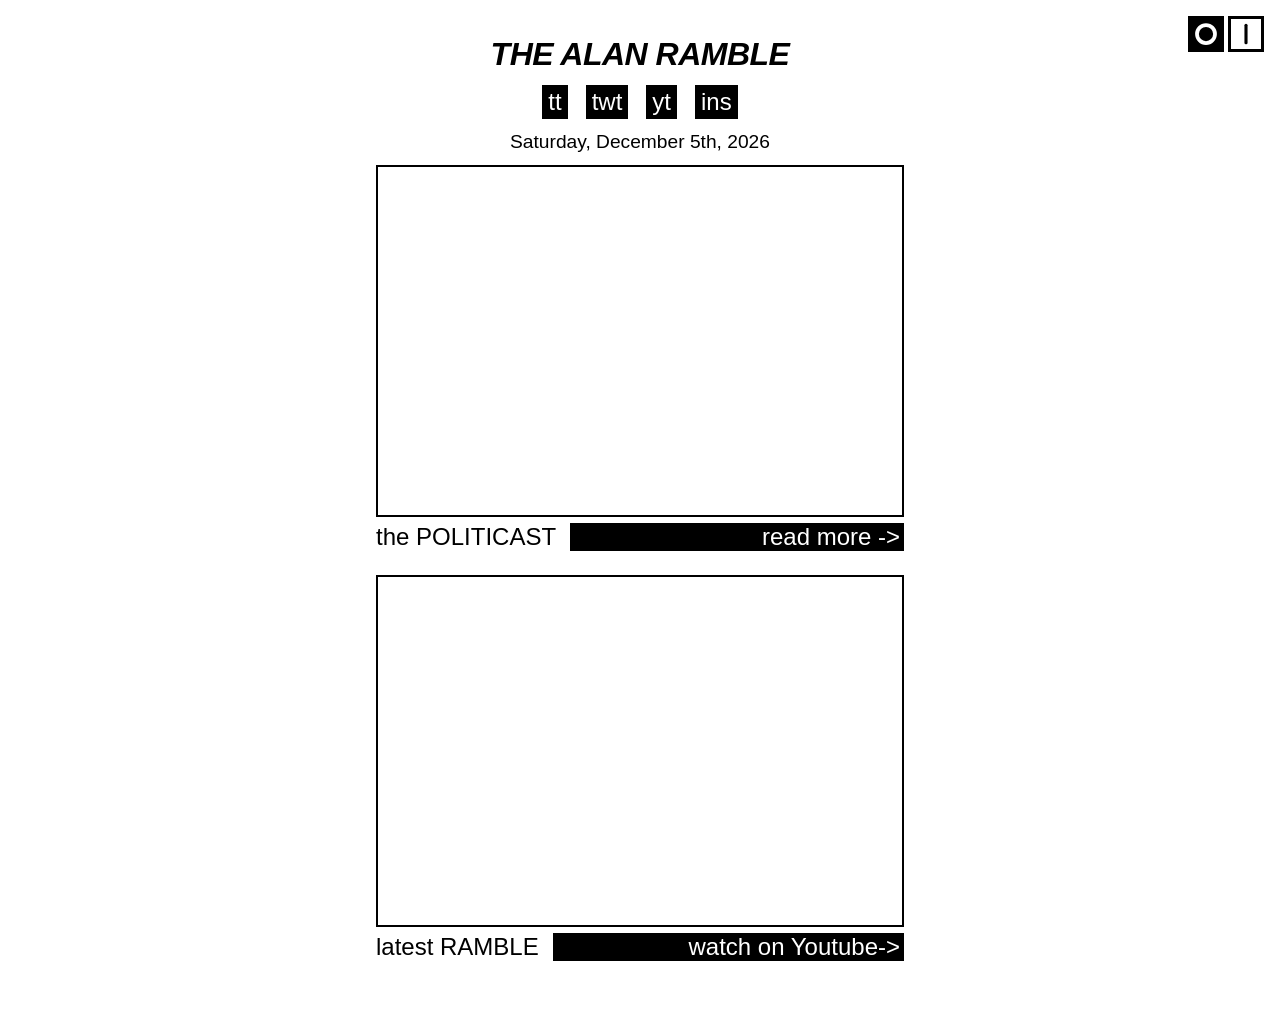
==== index.html @ 80894853 "Add landing page skeleton with date script and dark mode toggle Co-Authored-By: Claude Sonnet 5.5 <n" ====
<!DOCTYPE html>
<html lang="en">
<head>
  <meta charset="UTF-8">
  <meta name="viewport" content="width=device-width, initial-scale=1">
  <title>The Alan Ramble</title>
  <script>
    try {
      if (localStorage.getItem("theme") === "dark") document.documentElement.dataset.theme = "dark";
    } catch (e) {}
  </script>
  <link rel="stylesheet" href="style.css">
</head>
<body>
  <button class="theme-toggle" id="theme-toggle" type="button" aria-label="Toggle dark mode" aria-pressed="false">
    <span class="off"><svg viewBox="0 0 24 24" aria-hidden="true"><circle cx="12" cy="12" r="6"/></svg></span>
    <span class="on"><svg viewBox="0 0 24 24" aria-hidden="true"><line x1="12" y1="5" x2="12" y2="19"/></svg></span>
  </button>

  <main class="page">
    <header class="masthead">
      <h1 class="title">THE ALAN RAMBLE</h1>
      <nav class="socials" aria-label="Social media">
        <a href="https://www.tiktok.com/" target="_blank" rel="noopener">tt</a>
        <a href="https://twitter.com/" target="_blank" rel="noopener">twt</a>
        <a href="https://www.youtube.com/" target="_blank" rel="noopener">yt</a>
        <a href="https://www.instagram.com/" target="_blank" rel="noopener">ins</a>
      </nav>
      <p class="date" id="date">Thursday, October 8th, 2026</p>
    </header>

    <section class="feature" aria-labelledby="politicast-label">
      <div class="box" role="img" aria-label="Politicast placeholder"></div>
      <div class="caption">
        <span class="label" id="politicast-label">the POLITICAST</span>
        <a class="cta" href="#">read more&nbsp;-&gt;</a>
      </div>
    </section>

    <section class="feature" aria-labelledby="ramble-label">
      <div class="box" role="img" aria-label="Latest Ramble video placeholder"></div>
      <div class="caption">
        <span class="label" id="ramble-label">latest RAMBLE</span>
        <a class="cta" href="https://www.youtube.com/" target="_blank" rel="noopener">watch on Youtube-&gt;</a>
      </div>
    </section>
  </main>
  <script src="script.js"></script>
</body>
</html>
---- style.css ----
/* light / dark palette: the page is pure black and white, so dark mode swaps them */
:root {
  --bg: #fff;
  --fg: #000;
}

:root[data-theme="dark"] {
  --bg: #000;
  --fg: #fff;
}

*,
*::before,
*::after {
  box-sizing: border-box;
}

body {
  margin: 0;
  background: var(--bg);
  color: var(--fg);
  font-family: Arial, Helvetica, sans-serif;
  font-weight: 300;
}

.page {
  width: min(100%, 560px);
  margin: 0 auto;
  padding: 36px 16px 48px;
}

/* masthead */
.masthead {
  text-align: center;
}

.title {
  margin: 0 0 12px;
  font-size: 2rem;
  font-weight: 700;
  font-style: italic;
  letter-spacing: -0.5px;
}

.socials {
  display: flex;
  justify-content: center;
  gap: 18px;
  margin-bottom: 12px;
}

.socials a {
  background: var(--fg);
  color: var(--bg);
  padding: 4px 6px;
  font-size: 1.5rem;
  line-height: 1.1;
  text-decoration: none;
}

.socials a:hover,
.socials a:focus-visible {
  background: var(--bg);
  color: var(--fg);
  outline: 2px solid var(--fg);
}

.date {
  margin: 0 0 12px;
  font-size: 1.2rem;
}

/* feature blocks */
.feature {
  margin-bottom: 24px;
}

.box {
  width: 100%;
  aspect-ratio: 3 / 2;
  border: 2px solid var(--fg);
}

.caption {
  display: flex;
  justify-content: center;
  align-items: center;
  gap: 14px;
  margin-top: 6px;
}

.label {
  font-size: 1.5rem;
  white-space: nowrap;
}

.cta {
  flex: 1;
  background: var(--fg);
  color: var(--bg);
  padding: 0 4px;
  font-size: 1.5rem;
  text-align: right;
  text-decoration: none;
  white-space: nowrap;
}

.cta:hover,
.cta:focus-visible {
  background: var(--bg);
  color: var(--fg);
  outline: 2px solid var(--fg);
}

@media (max-width: 420px) {
  .title { font-size: 1.5rem; }
  .label,
  .cta { font-size: 1.1rem; }
}

/* dark mode toggle */
.theme-toggle {
  position: fixed;
  top: 16px;
  right: 16px;
  display: flex;
  gap: 4px;
  padding: 0;
  border: 0;
  background: none;
  cursor: pointer;
}

.theme-toggle span {
  display: block;
  width: 36px;
  height: 36px;
}

.theme-toggle svg {
  display: block;
  width: 100%;
  height: 100%;
  fill: none;
  stroke-width: 2.5;
  stroke-linecap: round;
}

.theme-toggle .off {
  background: var(--fg);
  stroke: var(--bg);
}

.theme-toggle .on {
  background: var(--bg);
  border: 3px solid var(--fg);
  stroke: var(--fg);
}

.theme-toggle:focus-visible {
  outline: 2px solid var(--fg);
  outline-offset: 3px;
}
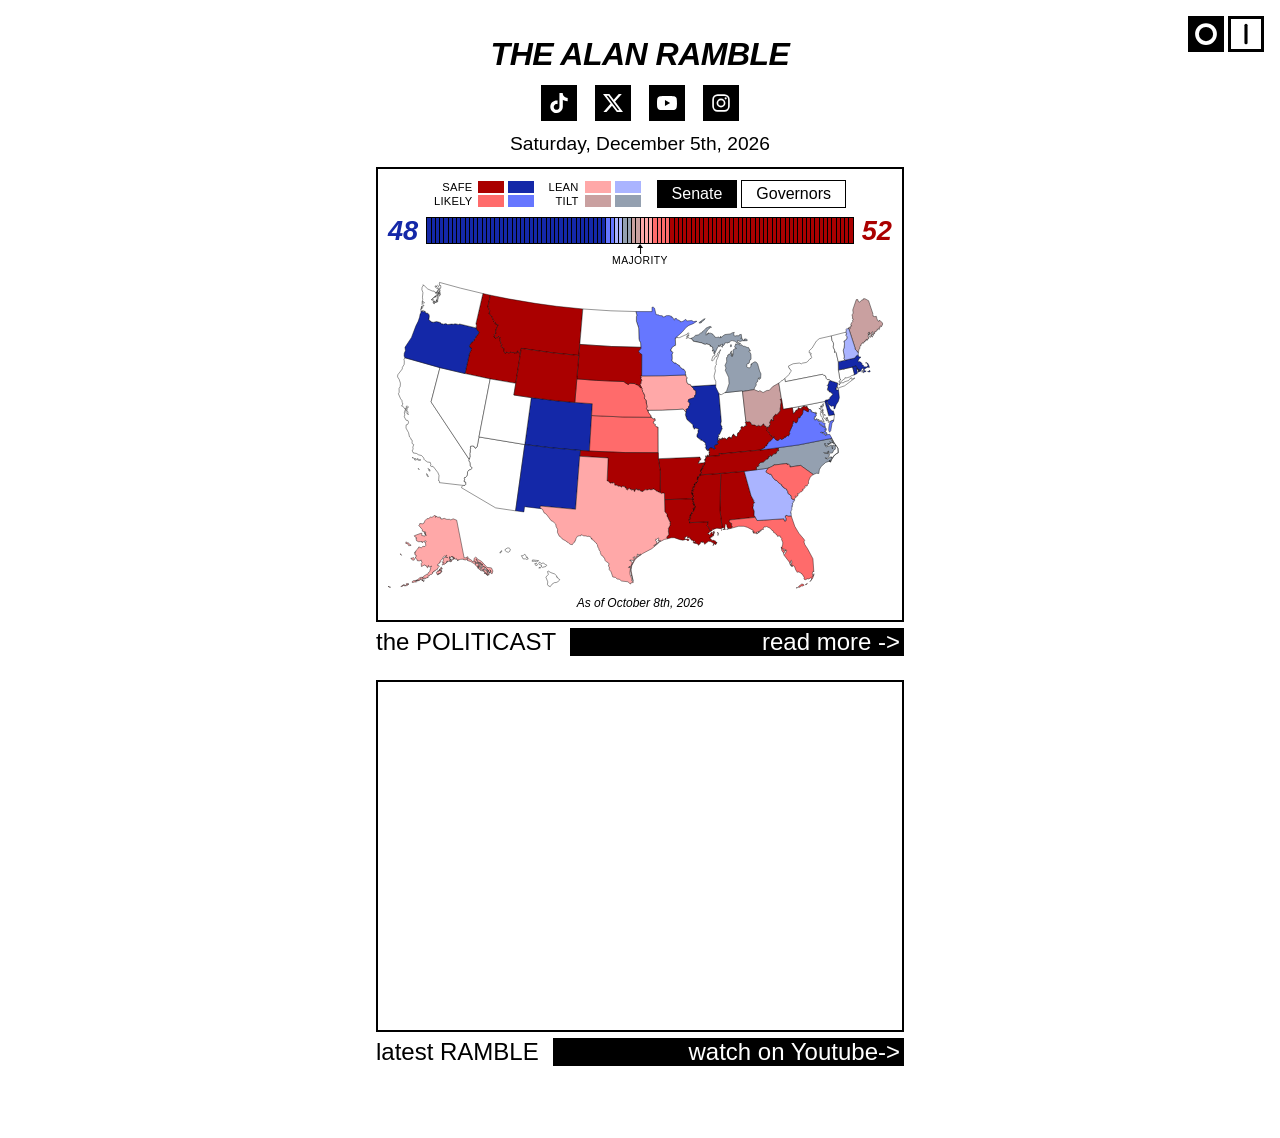
==== commit 96b47e03: "Replace social link text with SVG icons Co-Authored-By: Claude Sonnet 5.5 <noreply@anthropic.com>" ====
--- a/index.html
+++ b/index.html
@@ -10,6 +10,7 @@
     } catch (e) {}
   </script>
   <link rel="stylesheet" href="style.css">
+  <link rel="stylesheet" href="politicast/politicast.css">
 </head>
 <body>
   <button class="theme-toggle" id="theme-toggle" type="button" aria-label="Toggle dark mode" aria-pressed="false">
@@ -21,19 +22,19 @@
     <header class="masthead">
       <h1 class="title">THE ALAN RAMBLE</h1>
       <nav class="socials" aria-label="Social media">
-        <a href="https://www.tiktok.com/" target="_blank" rel="noopener">tt</a>
-        <a href="https://twitter.com/" target="_blank" rel="noopener">twt</a>
-        <a href="https://www.youtube.com/" target="_blank" rel="noopener">yt</a>
-        <a href="https://www.instagram.com/" target="_blank" rel="noopener">ins</a>
+        <a href="https://www.tiktok.com/" target="_blank" rel="noopener" aria-label="TikTok"><svg viewBox="0 0 24 24" aria-hidden="true"><path d="M12.525.02c1.31-.02 2.61-.01 3.91-.02.08 1.53.63 3.09 1.75 4.17 1.12 1.11 2.7 1.62 4.24 1.79v4.03c-1.44-.05-2.89-.35-4.2-.97-.57-.26-1.1-.59-1.62-.93-.01 2.92.01 5.84-.02 8.75-.08 1.4-.54 2.79-1.35 3.94-1.31 1.92-3.58 3.17-5.91 3.21-1.43.08-2.86-.31-4.08-1.03-2.02-1.19-3.44-3.37-3.65-5.71-.02-.5-.03-1-.01-1.49.18-1.9 1.12-3.72 2.58-4.96 1.66-1.44 3.98-2.13 6.15-1.72.02 1.48-.04 2.96-.04 4.44-.99-.32-2.15-.23-3.02.37-.63.41-1.11 1.04-1.36 1.75-.21.51-.15 1.07-.14 1.61.24 1.64 1.82 3.02 3.5 2.87 1.12-.01 2.19-.66 2.77-1.61.19-.33.4-.67.41-1.06.1-1.79.06-3.57.07-5.36.01-4.03-.01-8.05.02-12.07z"/></svg></a>
+        <a href="https://twitter.com/" target="_blank" rel="noopener" aria-label="Twitter / X"><svg viewBox="0 0 24 24" aria-hidden="true"><path d="M18.901 1.153h3.68l-8.04 9.19L24 22.846h-7.406l-5.8-7.584-6.638 7.584H.474l8.6-9.83L0 1.154h7.594l5.243 6.932ZM17.61 20.644h2.039L6.486 3.24H4.298Z"/></svg></a>
+        <a href="https://www.youtube.com/" target="_blank" rel="noopener" aria-label="YouTube"><svg viewBox="0 0 24 24" aria-hidden="true"><path d="M23.498 6.186a3.016 3.016 0 0 0-2.122-2.136C19.505 3.545 12 3.545 12 3.545s-7.505 0-9.377.505A3.017 3.017 0 0 0 .502 6.186C0 8.07 0 12 0 12s0 3.93.502 5.814a3.016 3.016 0 0 0 2.122 2.136c1.871.505 9.376.505 9.376.505s7.505 0 9.377-.505a3.015 3.015 0 0 0 2.122-2.136C24 15.93 24 12 24 12s0-3.93-.502-5.814zM9.545 15.568V8.432L15.818 12l-6.273 3.568z"/></svg></a>
+        <a href="https://www.instagram.com/" target="_blank" rel="noopener" aria-label="Instagram"><svg viewBox="0 0 24 24" aria-hidden="true"><rect x="2.5" y="2.5" width="19" height="19" rx="5.5" fill="none" stroke="currentColor" stroke-width="2"/><circle cx="12" cy="12" r="4.3" fill="none" stroke="currentColor" stroke-width="2"/><circle cx="17.6" cy="6.4" r="1.3"/></svg></a>
       </nav>
       <p class="date" id="date">Thursday, October 8th, 2026</p>
     </header>
 
     <section class="feature" aria-labelledby="politicast-label">
-      <div class="box" role="img" aria-label="Politicast placeholder"></div>
+      <div class="box box--widget"><div data-politicast></div></div>
       <div class="caption">
         <span class="label" id="politicast-label">the POLITICAST</span>
-        <a class="cta" href="#">read more&nbsp;-&gt;</a>
+        <a class="cta" href="politicast.html">read more&nbsp;-&gt;</a>
       </div>
     </section>
 
@@ -45,6 +46,9 @@
       </div>
     </section>
   </main>
+  <script src="politicast/states.js"></script>
+  <script src="politicast/data.js"></script>
+  <script src="politicast/politicast.js"></script>
   <script src="script.js"></script>
 </body>
 </html>
--- a/style.css
+++ b/style.css
@@ -29,6 +29,10 @@
   padding: 36px 16px 48px;
 }
 
+.page--wide {
+  width: min(100%, 1000px);
+}
+
 /* masthead */
 .masthead {
   text-align: center;
@@ -50,12 +54,19 @@
 }
 
 .socials a {
+  display: flex;
+  align-items: center;
+  justify-content: center;
+  width: 36px;
+  height: 36px;
   background: var(--fg);
   color: var(--bg);
-  padding: 4px 6px;
-  font-size: 1.5rem;
-  line-height: 1.1;
-  text-decoration: none;
+}
+
+.socials svg {
+  width: 20px;
+  height: 20px;
+  fill: currentColor;
 }
 
 .socials a:hover,
@@ -63,6 +74,17 @@
   background: var(--bg);
   color: var(--fg);
   outline: 2px solid var(--fg);
+}
+
+.title a {
+  color: inherit;
+  text-decoration: none;
+}
+
+.subtitle {
+  margin: 0 0 12px;
+  font-size: 1.5rem;
+  font-weight: 300;
 }
 
 .date {
@@ -79,6 +101,11 @@
   width: 100%;
   aspect-ratio: 3 / 2;
   border: 2px solid var(--fg);
+}
+
+.box--widget {
+  aspect-ratio: auto;
+  padding: 10px;
 }
 
 .caption {
--- a/politicast/politicast.css
+++ b/politicast/politicast.css
@@ -0,0 +1,251 @@
+/* POLITICAST widget. Inherits --bg / --fg from the host page for text, outlines and tooltips. */
+.pc {
+  --d-safe: #1428a8;
+  --d-likely: #6677ff;
+  --d-lean: #aab4ff;
+  --d-tilt: #94a0b0;
+  --r-safe: #aa0000;
+  --r-likely: #ff6b6b;
+  --r-lean: #ffa8a8;
+  --r-tilt: #c9a0a0;
+
+  position: relative;
+  width: 100%;
+  font-size: 0.8rem;
+  font-weight: 400;
+  text-align: left;
+  color: var(--fg);
+}
+
+/* same hues, nudged so the darkest shades stay visible on black */
+:root[data-theme="dark"] .pc {
+  --d-safe: #3550f0;
+  --d-likely: #7486ff;
+  --d-lean: #aab4ff;
+  --d-tilt: #8d9bad;
+  --r-safe: #d11f2a;
+  --r-likely: #f0606a;
+  --r-lean: #f7a4aa;
+  --r-tilt: #b99090;
+}
+
+.pc-d-safe   { --c: var(--d-safe); }
+.pc-d-likely { --c: var(--d-likely); }
+.pc-d-lean   { --c: var(--d-lean); }
+.pc-d-tilt   { --c: var(--d-tilt); }
+.pc-r-safe   { --c: var(--r-safe); }
+.pc-r-likely { --c: var(--r-likely); }
+.pc-r-lean   { --c: var(--r-lean); }
+.pc-r-tilt   { --c: var(--r-tilt); }
+
+/* legend + contest tabs */
+.pc-top {
+  display: flex;
+  flex-wrap: wrap;
+  align-items: center;
+  justify-content: center;
+  gap: 8px 16px;
+}
+
+.pc-legend {
+  display: flex;
+  gap: 14px;
+}
+
+.pc-legend-row {
+  display: flex;
+  align-items: center;
+  justify-content: flex-end;
+  gap: 4px;
+  margin: 2px 0;
+}
+
+.pc-legend-label {
+  margin-right: 2px;
+  font-size: 0.7rem;
+  letter-spacing: 0.02em;
+}
+
+.pc-swatch {
+  display: inline-block;
+  width: 26px;
+  height: 12px;
+  background: var(--c);
+}
+
+.pc-tabs {
+  display: flex;
+  gap: 4px;
+}
+
+.pc-tab {
+  padding: 4px 14px;
+  border: 1px solid var(--fg);
+  background: var(--bg);
+  color: var(--fg);
+  font: inherit;
+  font-size: 1rem;
+  cursor: pointer;
+}
+
+.pc-tab[aria-pressed="true"] {
+  background: var(--fg);
+  color: var(--bg);
+}
+
+.pc-tab:focus-visible {
+  outline: 2px solid var(--fg);
+  outline-offset: 2px;
+}
+
+/* seat tally: one cell per seat */
+.pc-tally-slot {
+  margin-top: 8px;
+  margin-bottom: 1.6rem;
+  min-height: 2rem;
+}
+
+.pc-tally {
+  display: flex;
+  align-items: center;
+  gap: 8px;
+}
+
+.pc-tally-num {
+  font-size: 1.7rem;
+  font-weight: 700;
+  font-style: italic;
+  line-height: 1;
+}
+
+.pc-tally-d { color: var(--d-safe); }
+.pc-tally-r { color: var(--r-safe); }
+
+.pc-tally-mid {
+  position: relative;
+  flex: 1;
+  min-width: 0;
+}
+
+/* the 1px gaps and padding show through as a black outline around each cell, in both themes */
+.pc-cells {
+  display: grid;
+  gap: 1px;
+  padding: 1px;
+  height: 1.7rem;
+  background: #000;
+}
+
+.pc-cells span {
+  background: var(--c);
+}
+
+.pc-majority {
+  position: absolute;
+  top: calc(100% + 3px);
+  left: 50%;
+  transform: translateX(-50%);
+  padding-top: 8px;
+  font-size: 0.65rem;
+  letter-spacing: 0.04em;
+  white-space: nowrap;
+}
+
+.pc-majority::before {
+  content: "";
+  position: absolute;
+  top: 0;
+  left: 50%;
+  width: 1px;
+  height: 7px;
+  background: var(--fg);
+}
+
+.pc-majority::after {
+  content: "";
+  position: absolute;
+  top: -3px;
+  left: calc(50% - 3px);
+  border: 3px solid transparent;
+  border-bottom: 4px solid var(--fg);
+  border-top: 0;
+}
+
+/* map */
+.pc-map {
+  position: relative;
+  margin-top: 6px;
+}
+
+.pc-map svg {
+  display: block;
+  width: 100%;
+  height: auto;
+}
+
+.pc-map path {
+  stroke: var(--fg);
+  stroke-width: 0.8;
+  stroke-linejoin: round;
+}
+
+.pc-map path.pc-none {
+  fill: var(--bg);
+}
+
+.pc-map path[class*="pc-d-"],
+.pc-map path[class*="pc-r-"] {
+  fill: var(--c);
+  cursor: pointer;
+}
+
+.pc-map path[class*="pc-d-"]:hover,
+.pc-map path[class*="pc-r-"]:hover,
+.pc-map path:focus-visible {
+  stroke-width: 2;
+  outline: none;
+}
+
+/* hover box */
+.pc-tip {
+  position: absolute;
+  z-index: 5;
+  min-width: 11rem;
+  padding: 8px 10px;
+  border: 2px solid var(--fg);
+  background: var(--bg);
+  color: var(--fg);
+  font-size: 0.85rem;
+  line-height: 1.35;
+  pointer-events: none;
+}
+
+.pc-tip[hidden] { display: none; }
+
+.pc-tip-name { display: block; font-size: 1rem; margin-bottom: 4px; }
+
+.pc-tip-rating {
+  display: flex;
+  align-items: center;
+  gap: 6px;
+  font-weight: 700;
+}
+
+.pc-tip-rating .pc-swatch { width: 14px; }
+
+.pc-tip-cands {
+  margin: 4px 0;
+  padding: 0;
+  list-style: none;
+}
+
+.pc-tip-none { font-style: italic; }
+
+.pc-note {
+  margin: 6px 0 0;
+  font-size: 0.75rem;
+  font-style: italic;
+  text-align: center;
+}
+
+.pc-note[hidden] { display: none; }
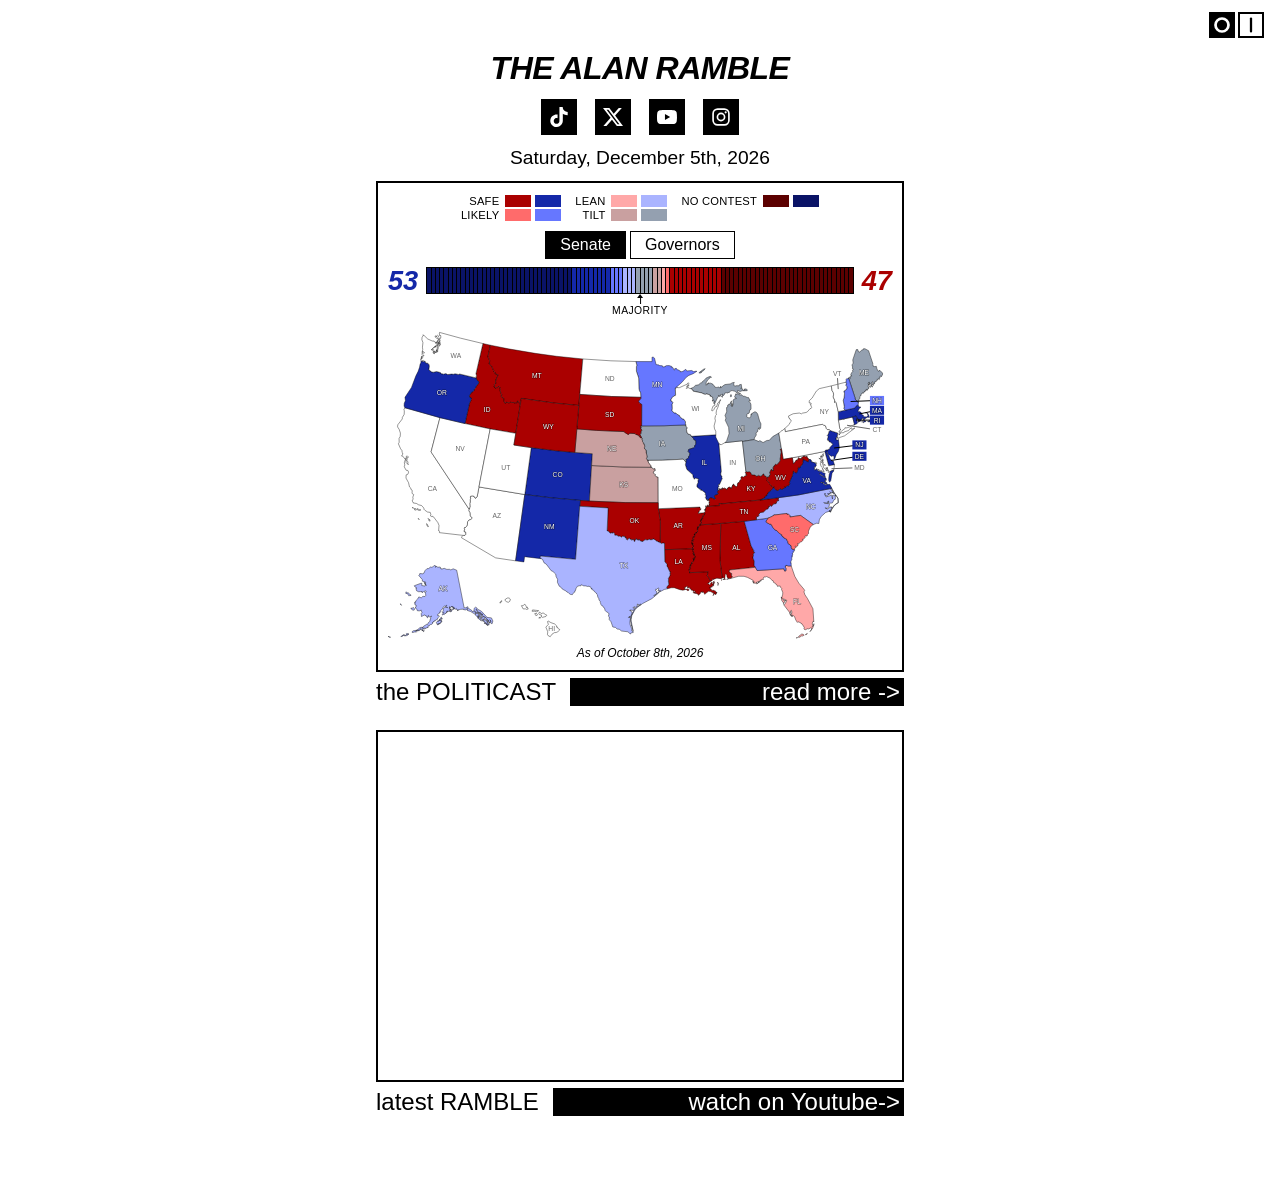
==== commit d3cf75b8: "Holdover/no-contest tally cells, in-flow theme switch, follow system theme Show non-contested seats " ====
--- a/index.html
+++ b/index.html
@@ -5,18 +5,24 @@
   <meta name="viewport" content="width=device-width, initial-scale=1">
   <title>The Alan Ramble</title>
   <script>
-    try {
-      if (localStorage.getItem("theme") === "dark") document.documentElement.dataset.theme = "dark";
-    } catch (e) {}
+    // saved choice wins; otherwise follow the system light/dark setting
+    (function () {
+      var saved = null;
+      try { saved = localStorage.getItem("theme"); } catch (e) {}
+      var dark = saved ? saved === "dark" : window.matchMedia && matchMedia("(prefers-color-scheme: dark)").matches;
+      if (dark) document.documentElement.dataset.theme = "dark";
+    })();
   </script>
   <link rel="stylesheet" href="style.css">
   <link rel="stylesheet" href="politicast/politicast.css">
 </head>
 <body>
-  <button class="theme-toggle" id="theme-toggle" type="button" aria-label="Toggle dark mode" aria-pressed="false">
-    <span class="off"><svg viewBox="0 0 24 24" aria-hidden="true"><circle cx="12" cy="12" r="6"/></svg></span>
-    <span class="on"><svg viewBox="0 0 24 24" aria-hidden="true"><line x1="12" y1="5" x2="12" y2="19"/></svg></span>
-  </button>
+  <div class="topbar">
+    <button class="theme-toggle" id="theme-toggle" type="button" aria-label="Toggle dark mode" aria-pressed="false">
+      <span class="off"><svg viewBox="0 0 24 24" aria-hidden="true"><circle cx="12" cy="12" r="6"/></svg></span>
+      <span class="on"><svg viewBox="0 0 24 24" aria-hidden="true"><line x1="12" y1="5" x2="12" y2="19"/></svg></span>
+    </button>
+  </div>
 
   <main class="page">
     <header class="masthead">
--- a/style.css
+++ b/style.css
@@ -26,7 +26,7 @@
 .page {
   width: min(100%, 560px);
   margin: 0 auto;
-  padding: 36px 16px 48px;
+  padding: 12px 16px 48px;
 }
 
 .page--wide {
@@ -145,13 +145,16 @@
   .cta { font-size: 1.1rem; }
 }
 
-/* dark mode toggle */
+/* dark mode toggle: a slim row at the top of the page, scrolls away with it */
+.topbar {
+  display: flex;
+  justify-content: flex-end;
+  padding: 12px 16px 0;
+}
+
 .theme-toggle {
-  position: fixed;
-  top: 16px;
-  right: 16px;
   display: flex;
-  gap: 4px;
+  gap: 3px;
   padding: 0;
   border: 0;
   background: none;
@@ -160,8 +163,8 @@
 
 .theme-toggle span {
   display: block;
-  width: 36px;
-  height: 36px;
+  width: 26px;
+  height: 26px;
 }
 
 .theme-toggle svg {
@@ -180,7 +183,7 @@
 
 .theme-toggle .on {
   background: var(--bg);
-  border: 3px solid var(--fg);
+  border: 2px solid var(--fg);
   stroke: var(--fg);
 }
 
--- a/politicast/politicast.css
+++ b/politicast/politicast.css
@@ -1,9 +1,11 @@
 /* POLITICAST widget. Inherits --bg / --fg from the host page for text, outlines and tooltips. */
 .pc {
+  --d-hold: #0a1366;
   --d-safe: #1428a8;
   --d-likely: #6677ff;
   --d-lean: #aab4ff;
   --d-tilt: #94a0b0;
+  --r-hold: #5c0000;
   --r-safe: #aa0000;
   --r-likely: #ff6b6b;
   --r-lean: #ffa8a8;
@@ -19,20 +21,24 @@
 
 /* same hues, nudged so the darkest shades stay visible on black */
 :root[data-theme="dark"] .pc {
+  --d-hold: #1c2b9e;
   --d-safe: #3550f0;
   --d-likely: #7486ff;
   --d-lean: #aab4ff;
   --d-tilt: #8d9bad;
+  --r-hold: #7c1019;
   --r-safe: #d11f2a;
   --r-likely: #f0606a;
   --r-lean: #f7a4aa;
   --r-tilt: #b99090;
 }
 
+.pc-d-hold   { --c: var(--d-hold); }
 .pc-d-safe   { --c: var(--d-safe); }
 .pc-d-likely { --c: var(--d-likely); }
 .pc-d-lean   { --c: var(--d-lean); }
 .pc-d-tilt   { --c: var(--d-tilt); }
+.pc-r-hold   { --c: var(--r-hold); }
 .pc-r-safe   { --c: var(--r-safe); }
 .pc-r-likely { --c: var(--r-likely); }
 .pc-r-lean   { --c: var(--r-lean); }
@@ -204,6 +210,47 @@
 .pc-map path:focus-visible {
   stroke-width: 2;
   outline: none;
+}
+
+/* state labels: white on contested states, 60% gray on states with no race */
+.pc-labels {
+  font-family: inherit;
+  text-anchor: middle;
+  dominant-baseline: central;
+  pointer-events: none;
+}
+
+.pc-labels text {
+  fill: #fff;
+  /* thin dark halo keeps white readable on the light Lean/Tilt shades */
+  stroke: rgba(0, 0, 0, 0.5);
+  paint-order: stroke;
+  stroke-linejoin: round;
+}
+
+.pc-labels .pc-lnone text {
+  fill: #666;
+  stroke: none;
+}
+
+.pc-labels line {
+  stroke: var(--fg);
+}
+
+.pc-labels .pc-lnone line {
+  stroke: #666;
+}
+
+.pc-labels .pc-chip {
+  fill: var(--c);
+  pointer-events: all;
+  cursor: pointer;
+}
+
+/* no-race callouts get a page-colored box so the leader line stops at the label */
+.pc-labels .pc-lnone .pc-chip {
+  fill: var(--bg);
+  pointer-events: none;
 }
 
 /* hover box */
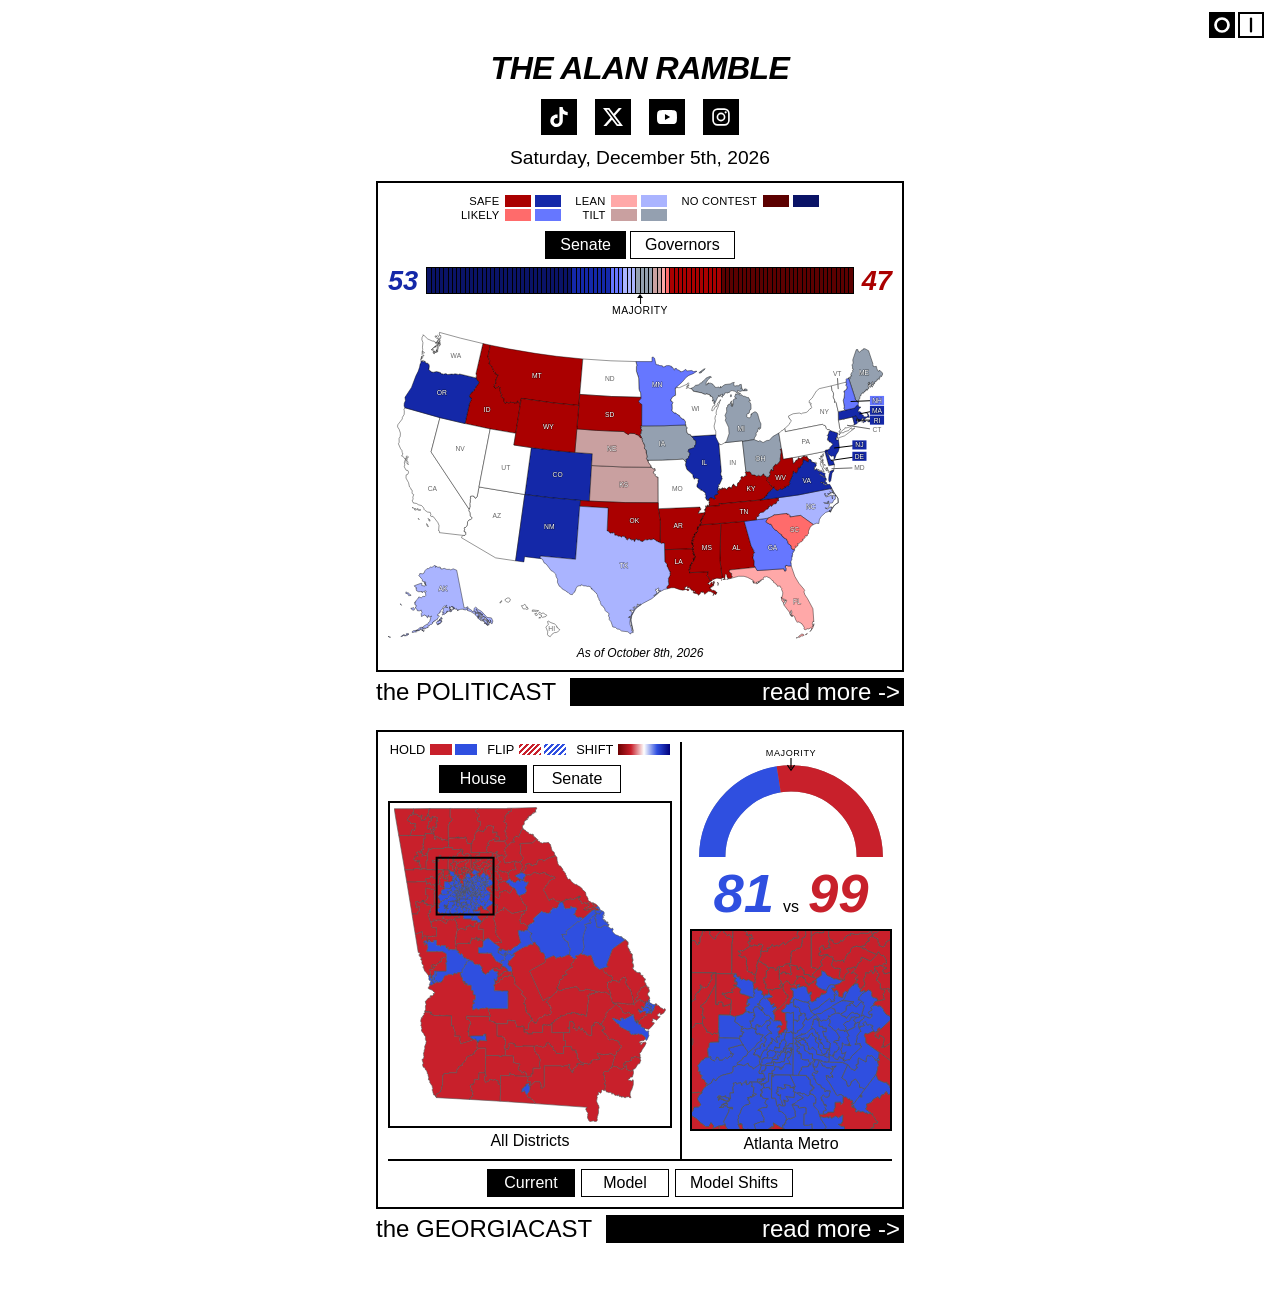
==== commit 754be240: "GEORGIACAST: Georgia House/Senate widget replaces latest Ramble District maps from Census 2024 carto" ====
--- a/index.html
+++ b/index.html
@@ -15,6 +15,7 @@
   </script>
   <link rel="stylesheet" href="style.css">
   <link rel="stylesheet" href="politicast/politicast.css">
+  <link rel="stylesheet" href="georgiacast/georgiacast.css">
 </head>
 <body>
   <div class="topbar">
@@ -44,17 +45,20 @@
       </div>
     </section>
 
-    <section class="feature" aria-labelledby="ramble-label">
-      <div class="box" role="img" aria-label="Latest Ramble video placeholder"></div>
+    <section class="feature" aria-labelledby="georgiacast-label">
+      <div class="box box--widget"><div data-georgiacast></div></div>
       <div class="caption">
-        <span class="label" id="ramble-label">latest RAMBLE</span>
-        <a class="cta" href="https://www.youtube.com/" target="_blank" rel="noopener">watch on Youtube-&gt;</a>
+        <span class="label" id="georgiacast-label">the GEORGIACAST</span>
+        <a class="cta" href="georgiacast.html">read more&nbsp;-&gt;</a>
       </div>
     </section>
   </main>
   <script src="politicast/states.js"></script>
   <script src="politicast/data.js"></script>
   <script src="politicast/politicast.js"></script>
+  <script src="georgiacast/districts.js"></script>
+  <script src="georgiacast/data.js"></script>
+  <script src="georgiacast/georgiacast.js"></script>
   <script src="script.js"></script>
 </body>
 </html>
--- a/politicast/politicast.css
+++ b/politicast/politicast.css
@@ -296,3 +296,157 @@
 }
 
 .pc-note[hidden] { display: none; }
+
+/* selected state on the map (when the opinion panel is on) */
+.pc-map path.pc-selected {
+  stroke-width: 2.6;
+}
+
+/* opinion panel */
+.pc-op {
+  margin-top: 18px;
+  color: var(--fg);
+}
+
+.pc-op-rule {
+  margin: 0 0 18px;
+  border: 0;
+  border-top: 1px solid var(--fg);
+}
+
+.pc-op-title {
+  margin: 0 0 10px;
+  font-size: 1.6rem;
+  font-style: italic;
+  font-weight: 700;
+  text-align: center;
+}
+
+.pc-op-tabs {
+  justify-content: center;
+  margin-bottom: 18px;
+}
+
+.pc-op-tabs[hidden] { display: none; }
+
+.pc-op-body {
+  display: grid;
+  grid-template-columns: minmax(0, 270px) minmax(0, 1fr);
+  gap: 18px;
+  align-items: start;
+}
+
+.pc-op-body.pc-op-empty { grid-template-columns: 1fr; }
+
+.pc-op-side[hidden] { display: none; }
+
+.pc-op-frame {
+  aspect-ratio: 1;
+  border: 3px solid var(--fg);
+}
+
+.pc-op-frame svg {
+  display: block;
+  width: 100%;
+  height: 100%;
+}
+
+.pc-op-frame path {
+  fill: var(--c);
+  stroke: var(--fg);
+  stroke-linejoin: round;
+}
+
+.pc-op-frame text {
+  fill: #fff;
+  stroke: rgba(0, 0, 0, 0.5);
+  stroke-width: 0.4;
+  paint-order: stroke;
+  text-anchor: middle;
+  dominant-baseline: central;
+  font-family: inherit;
+}
+
+.pc-op-select {
+  display: block;
+  width: calc(100% - 28px);
+  margin: 8px auto 0;
+  padding: 4px 6px;
+  border: 1px solid var(--fg);
+  background: var(--bg);
+  color: var(--fg);
+  font: inherit;
+  font-size: 0.9rem;
+}
+
+.pc-op-main { min-width: 0; }
+
+.pc-op-state {
+  margin: -6px 0 0;
+  font-size: 3rem;
+  font-style: italic;
+  font-weight: 700;
+  line-height: 1.05;
+  text-transform: uppercase;
+}
+
+.pc-op-cands {
+  margin: 4px 0 0;
+  font-size: 1.3rem;
+}
+
+.pc-op-rating {
+  display: flex;
+  flex-wrap: wrap;
+  align-items: baseline;
+  gap: 0 6px;
+  margin: 0;
+  font-size: 1.3rem;
+}
+
+/* rating text uses the map color, pulled toward the page text color so pale shades stay readable */
+.pc-op-level {
+  color: color-mix(in srgb, var(--c) 70%, var(--fg));
+  font-size: 1.6rem;
+  font-style: italic;
+  font-weight: 700;
+  text-transform: uppercase;
+}
+
+.pc-op-margin {
+  flex: 1;
+  min-width: 4.5rem;
+  padding: 0 8px;
+  background: var(--c);
+  color: #fff;
+  font-size: 1.3rem;
+  text-align: right;
+  text-shadow: 0 0 2px rgba(0, 0, 0, 0.6);
+}
+
+.pc-op-heading {
+  margin: 18px 0 8px;
+  font-size: 1.4rem;
+  font-style: italic;
+  font-weight: 400;
+}
+
+.pc-op-text {
+  margin: 0 0 14px;
+  font-size: 0.95rem;
+  line-height: 1.35;
+}
+
+.pc-op-soon {
+  font-style: italic;
+  text-align: center;
+}
+
+@media (max-width: 640px) {
+  .pc-op-body { grid-template-columns: 1fr; }
+  .pc-op-side { max-width: 300px; margin: 0 auto; width: 100%; }
+  .pc-op-state { font-size: 2.2rem; margin-top: 0; }
+  .pc-op-cands { font-size: 1.1rem; }
+  .pc-op-rating { font-size: 1.1rem; }
+  .pc-op-level { font-size: 1.3rem; }
+}
--- a/georgiacast/georgiacast.css
+++ b/georgiacast/georgiacast.css
@@ -0,0 +1,279 @@
+/* GEORGIACAST widget. Inherits --bg / --fg from the host page for text, outlines and tooltips. */
+.gc {
+  --gc-d: #2f4fe0;
+  --gc-r: #c8202b;
+  --gc-gray: #c8c8c8;
+  --gc-line: #555;
+  --gc-empty: #8a8a8a;
+
+  position: relative;
+  width: 100%;
+  font-size: 0.8rem;
+  font-weight: 400;
+  text-align: left;
+  color: var(--fg);
+}
+
+/* same hues, a touch brighter on black */
+:root[data-theme="dark"] .gc {
+  --gc-d: #3b5cf0;
+  --gc-r: #d8262f;
+  --gc-empty: #555;
+}
+
+/* two panels over a full-width view switch, split by rules like the outer box */
+.gc-grid {
+  display: grid;
+  grid-template-columns: minmax(0, 1.4fr) minmax(0, 1fr);
+  border-bottom: 2px solid var(--fg);
+}
+
+.gc-left,
+.gc-right {
+  display: flex;
+  flex-direction: column;
+  align-items: center;
+  gap: 8px;
+  padding: 0 8px 6px;
+}
+
+.gc-left {
+  border-right: 2px solid var(--fg);
+  padding-left: 0;
+}
+
+.gc-right {
+  padding-right: 0;
+}
+
+/* legend */
+.gc-legend {
+  display: flex;
+  flex-wrap: wrap;
+  justify-content: center;
+  gap: 4px 10px;
+}
+
+.gc-legend-item {
+  display: flex;
+  align-items: center;
+  gap: 3px;
+}
+
+.gc-legend-label {
+  margin-right: 2px;
+  font-size: 0.8rem;
+}
+
+.gc-sw {
+  display: inline-block;
+  width: 22px;
+  height: 11px;
+  background: var(--c);
+}
+
+.gc-sw-d { --c: var(--gc-d); }
+.gc-sw-r { --c: var(--gc-r); }
+
+.gc-sw-flip {
+  background: repeating-linear-gradient(-45deg, var(--c) 0 2px, transparent 2px 4px);
+}
+
+.gc-sw-shift {
+  width: 52px;
+  background: linear-gradient(to right, #6b0000, var(--gc-r) 25%, #fff 50%, var(--gc-d) 75%, #00007a);
+}
+
+/* tabs */
+.gc-tabs {
+  display: flex;
+  justify-content: center;
+  gap: 6px;
+}
+
+.gc-tab {
+  min-width: 5.5em;
+  padding: 4px 14px;
+  border: 1px solid var(--fg);
+  background: var(--bg);
+  color: var(--fg);
+  font: inherit;
+  font-size: 1rem;
+  cursor: pointer;
+}
+
+.gc-tab[aria-pressed="true"] {
+  background: var(--fg);
+  color: var(--bg);
+}
+
+.gc-tab:focus-visible {
+  outline: 2px solid var(--fg);
+  outline-offset: 2px;
+}
+
+.gc-modes {
+  padding: 8px 0 0;
+}
+
+/* maps */
+.gc-fig {
+  width: 100%;
+  margin: 0;
+}
+
+.gc-fig-metro {
+  margin-top: auto;
+}
+
+.gc-frame {
+  border: 2px solid var(--fg);
+  background: var(--bg);
+  overflow: hidden;
+}
+
+.gc-frame svg {
+  display: block;
+  width: 100%;
+  height: auto;
+}
+
+.gc-frame-state svg {
+  padding: 4px;
+}
+
+.gc-frame-metro svg {
+  aspect-ratio: 1;
+}
+
+.gc-frame path {
+  stroke: var(--gc-line);
+  stroke-width: 0.6px;
+  stroke-linejoin: round;
+  vector-effect: non-scaling-stroke;
+}
+
+.gc-frame-metro path {
+  stroke-width: 0.8px;
+}
+
+.gc-frame path.gc-d { fill: var(--gc-d); }
+.gc-frame path.gc-r { fill: var(--gc-r); }
+.gc-frame path.gc-gray { fill: var(--gc-gray); }
+
+.gc-frame path:hover {
+  stroke: var(--fg);
+  stroke-width: 2px;
+}
+
+.gc-metro-box {
+  fill: none;
+  stroke: var(--fg);
+  stroke-width: 2px;
+  vector-effect: non-scaling-stroke;
+  pointer-events: none;
+}
+
+.gc-cap {
+  margin-top: 4px;
+  font-size: 1rem;
+  text-align: center;
+}
+
+/* seat gauge */
+.gc-gauge {
+  display: block;
+  width: min(100%, 220px);
+  height: auto;
+  margin-top: 4px;
+  overflow: visible;
+}
+
+.gc-arc {
+  fill: none;
+  stroke-width: 26;
+}
+
+.gc-arc-empty { stroke: var(--gc-empty); }
+.gc-arc-d { stroke: var(--gc-d); }
+.gc-arc-r { stroke: var(--gc-r); }
+
+.gc-majority {
+  fill: var(--fg);
+  font-family: inherit;
+  font-size: 9px;
+  letter-spacing: 0.06em;
+  text-anchor: middle;
+  dominant-baseline: central;
+}
+
+.gc-majority-line {
+  fill: none;
+  stroke: var(--fg);
+  stroke-width: 1.2;
+}
+
+.gc-tally {
+  display: flex;
+  align-items: baseline;
+  justify-content: center;
+  gap: 0.7em;
+  margin-top: -6px;
+}
+
+.gc-num {
+  font-size: clamp(2rem, 9vw, 3.4rem);
+  font-weight: 700;
+  font-style: italic;
+  line-height: 1;
+}
+
+.gc-num-d { color: var(--gc-d); }
+.gc-num-r { color: var(--gc-r); }
+
+.gc-tally-empty .gc-num { color: var(--gc-empty); }
+
+.gc-vs {
+  font-size: 1rem;
+}
+
+/* hover box */
+.gc-tip {
+  position: absolute;
+  z-index: 5;
+  min-width: 10rem;
+  padding: 8px 10px;
+  border: 2px solid var(--fg);
+  background: var(--bg);
+  color: var(--fg);
+  font-size: 0.85rem;
+  line-height: 1.35;
+  pointer-events: none;
+}
+
+.gc-tip[hidden] { display: none; }
+
+.gc-tip-name { display: block; font-size: 1rem; margin-bottom: 4px; }
+
+.gc-tip-holder {
+  display: flex;
+  align-items: center;
+  gap: 6px;
+  font-weight: 700;
+}
+
+.gc-tip-holder .gc-sw { width: 14px; }
+
+.gc-tip-none { font-style: italic; }
+
+/* phones: stack the panels */
+@media (max-width: 440px) {
+  .gc-grid { grid-template-columns: 1fr; }
+  .gc-left {
+    border-right: 0;
+    border-bottom: 2px solid var(--fg);
+    padding: 0 0 8px;
+  }
+  .gc-right { padding: 8px 0 6px; }
+  .gc-fig-metro { max-width: 300px; }
+}
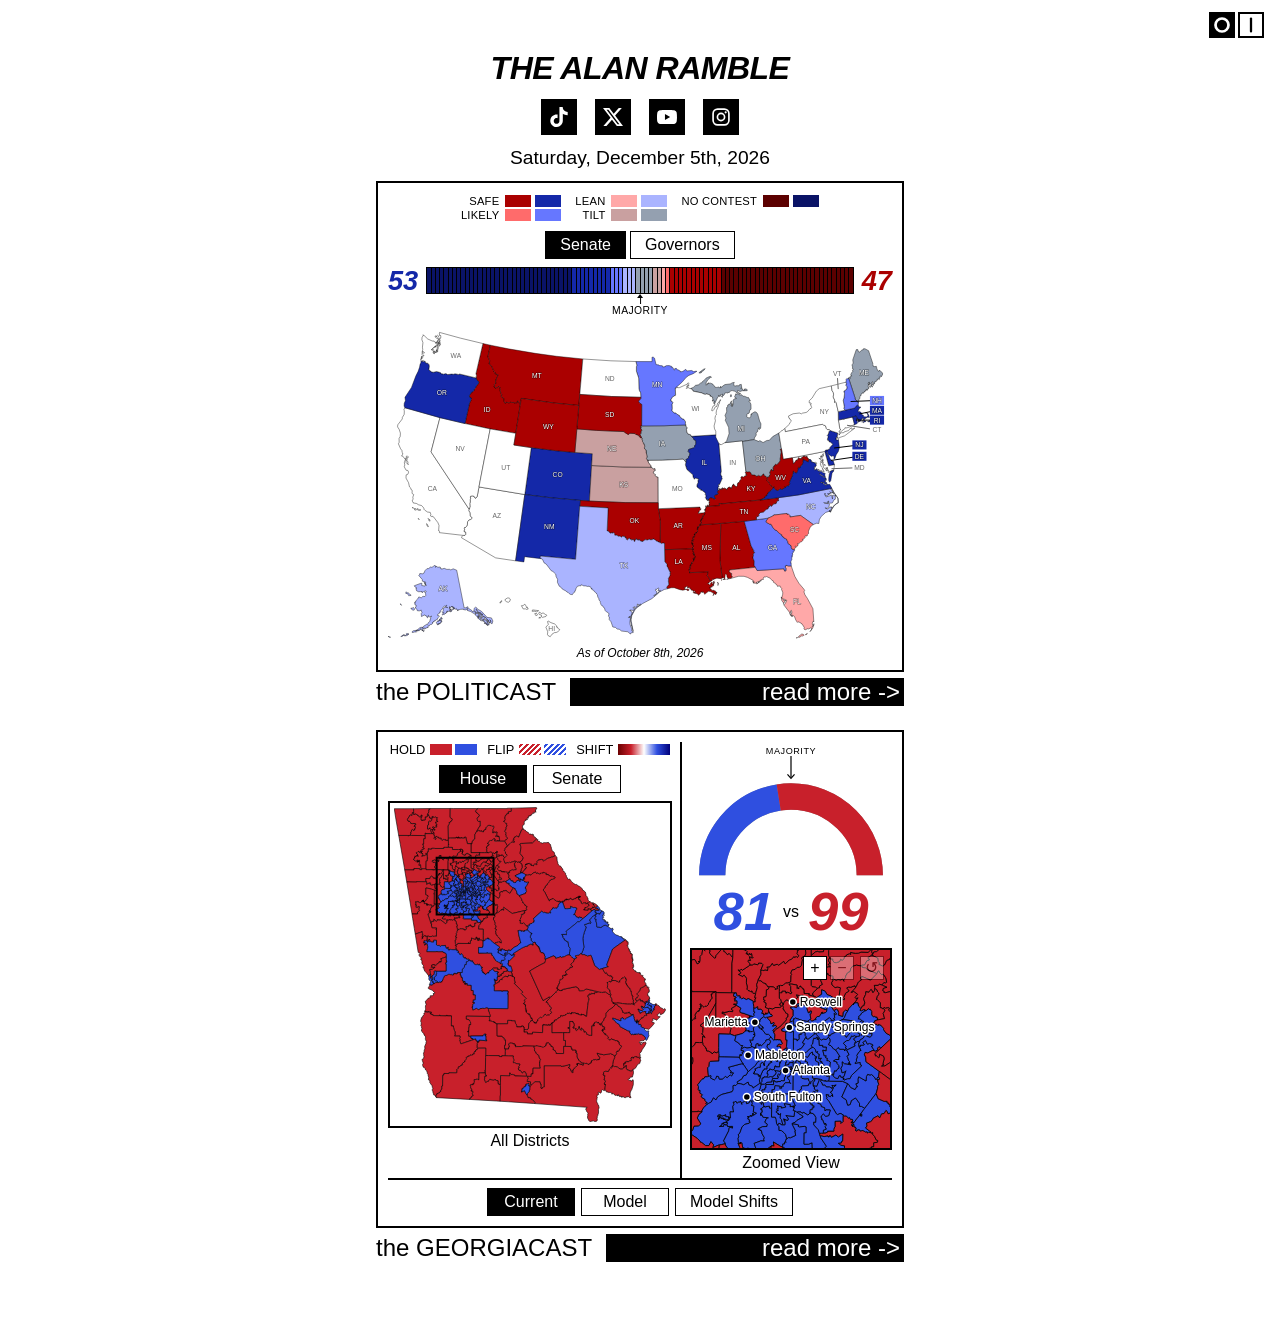
==== commit b8b59500: "GEORGIACAST: city labels in the zoomed view Label the 42 Georgia cities over 30,000 people (Census 2" ====
--- a/index.html
+++ b/index.html
@@ -58,6 +58,7 @@
   <script src="politicast/politicast.js"></script>
   <script src="georgiacast/districts.js"></script>
   <script src="georgiacast/data.js"></script>
+  <script src="georgiacast/cities.js"></script>
   <script src="georgiacast/georgiacast.js"></script>
   <script src="script.js"></script>
 </body>
--- a/georgiacast/georgiacast.css
+++ b/georgiacast/georgiacast.css
@@ -3,7 +3,7 @@
   --gc-d: #2f4fe0;
   --gc-r: #c8202b;
   --gc-gray: #c8c8c8;
-  --gc-line: #555;
+  --gc-line: var(--fg); /* #000 in light mode, #fff in dark */
   --gc-empty: #8a8a8a;
 
   position: relative;
@@ -142,8 +142,61 @@
   padding: 4px;
 }
 
+.gc-frame-metro {
+  position: relative;
+}
+
+/* the inset pans and zooms: touch gestures go to the map, not the page */
 .gc-frame-metro svg {
   aspect-ratio: 1;
+  touch-action: none;
+  cursor: grab;
+  user-select: none;
+}
+
+.gc-frame-metro.gc-dragging svg {
+  cursor: grabbing;
+}
+
+.gc-frame-metro svg:focus-visible {
+  outline: 2px solid var(--fg);
+  outline-offset: -4px;
+}
+
+.gc-zoom {
+  position: absolute;
+  top: 6px;
+  right: 6px;
+  display: flex;
+  flex-direction: row;
+  gap: 3px;
+}
+
+.gc-zoom-btn {
+  width: 24px;
+  height: 24px;
+  padding: 0;
+  border: 1px solid var(--fg);
+  background: var(--bg);
+  color: var(--fg);
+  font: inherit;
+  font-size: 1rem;
+  line-height: 1;
+  cursor: pointer;
+}
+
+.gc-zoom-btn:disabled {
+  opacity: 0.35;
+  cursor: default;
+}
+
+.gc-zoom-btn:focus-visible {
+  outline: 2px solid var(--fg);
+  outline-offset: 1px;
+}
+
+.gc-zoom-reset {
+  margin-left: 3px;
 }
 
 .gc-frame path {
@@ -160,6 +213,33 @@
 .gc-frame path.gc-d { fill: var(--gc-d); }
 .gc-frame path.gc-r { fill: var(--gc-r); }
 .gc-frame path.gc-gray { fill: var(--gc-gray); }
+
+/* city labels (zoomed view): page-colored dot and text, outlined in the background color */
+.gc-cities {
+  font-family: Arial, Helvetica, sans-serif;
+  font-size: 12px;
+  pointer-events: none;
+}
+
+.gc-cities circle {
+  fill: var(--fg);
+  stroke: var(--bg);
+  stroke-width: 1.5;
+}
+
+.gc-cities text {
+  fill: var(--fg);
+  stroke: var(--bg);
+  stroke-width: 3;
+  stroke-linejoin: round;
+  paint-order: stroke;
+  dominant-baseline: central;
+}
+
+/* FLIP hatching (pattern fill is set inline per district) */
+.gc-hatch-bg { fill: var(--bg); }
+.gc-hatch-d { fill: var(--gc-d); }
+.gc-hatch-r { fill: var(--gc-r); }
 
 .gc-frame path:hover {
   stroke: var(--fg);
@@ -215,7 +295,7 @@
 
 .gc-tally {
   display: flex;
-  align-items: baseline;
+  align-items: center;
   justify-content: center;
   gap: 0.7em;
   margin-top: -6px;
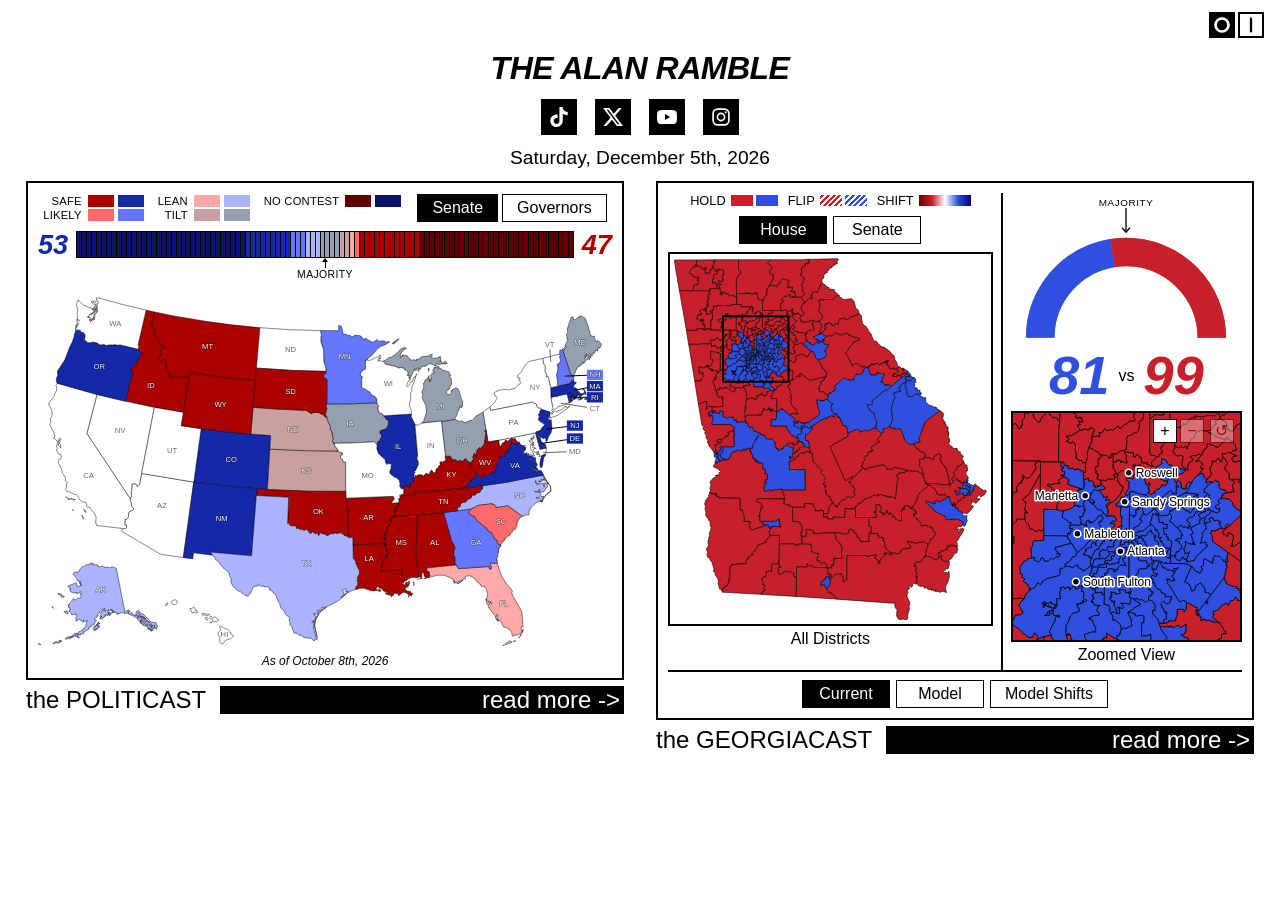
==== commit c1dd8767: "GEORGIACAST: drag the statewide box to move the inset; side-by-side desktop layout Co-Authored-By: C" ====
--- a/index.html
+++ b/index.html
@@ -25,7 +25,7 @@
     </button>
   </div>
 
-  <main class="page">
+  <main class="page page--home">
     <header class="masthead">
       <h1 class="title">THE ALAN RAMBLE</h1>
       <nav class="socials" aria-label="Social media">
@@ -37,21 +37,23 @@
       <p class="date" id="date">Thursday, October 8th, 2026</p>
     </header>
 
-    <section class="feature" aria-labelledby="politicast-label">
-      <div class="box box--widget"><div data-politicast></div></div>
-      <div class="caption">
-        <span class="label" id="politicast-label">the POLITICAST</span>
-        <a class="cta" href="politicast.html">read more&nbsp;-&gt;</a>
-      </div>
-    </section>
+    <div class="features">
+      <section class="feature" aria-labelledby="politicast-label">
+        <div class="box box--widget"><div data-politicast></div></div>
+        <div class="caption">
+          <span class="label" id="politicast-label">the POLITICAST</span>
+          <a class="cta" href="politicast.html">read more&nbsp;-&gt;</a>
+        </div>
+      </section>
 
-    <section class="feature" aria-labelledby="georgiacast-label">
-      <div class="box box--widget"><div data-georgiacast></div></div>
-      <div class="caption">
-        <span class="label" id="georgiacast-label">the GEORGIACAST</span>
-        <a class="cta" href="georgiacast.html">read more&nbsp;-&gt;</a>
-      </div>
-    </section>
+      <section class="feature" aria-labelledby="georgiacast-label">
+        <div class="box box--widget"><div data-georgiacast></div></div>
+        <div class="caption">
+          <span class="label" id="georgiacast-label">the GEORGIACAST</span>
+          <a class="cta" href="georgiacast.html">read more&nbsp;-&gt;</a>
+        </div>
+      </section>
+    </div>
   </main>
   <script src="politicast/states.js"></script>
   <script src="politicast/data.js"></script>
--- a/style.css
+++ b/style.css
@@ -139,6 +139,20 @@
   outline: 2px solid var(--fg);
 }
 
+/* desktop home page: the feature widgets sit side by side */
+@media (min-width: 1200px) {
+  .page--home {
+    width: min(100%, 1260px);
+  }
+
+  .features {
+    display: grid;
+    grid-template-columns: repeat(2, minmax(0, 1fr));
+    gap: 32px;
+    align-items: start;
+  }
+}
+
 @media (max-width: 420px) {
   .title { font-size: 1.5rem; }
   .label,
--- a/georgiacast/georgiacast.css
+++ b/georgiacast/georgiacast.css
@@ -157,6 +157,10 @@
 .gc-frame-metro.gc-dragging svg {
   cursor: grabbing;
 }
+
+/* the box on the statewide map can be dragged to move the inset */
+.gc-frame-state.gc-over-box svg { cursor: grab; }
+.gc-frame-state.gc-dragging svg { cursor: grabbing; user-select: none; }
 
 .gc-frame-metro svg:focus-visible {
   outline: 2px solid var(--fg);
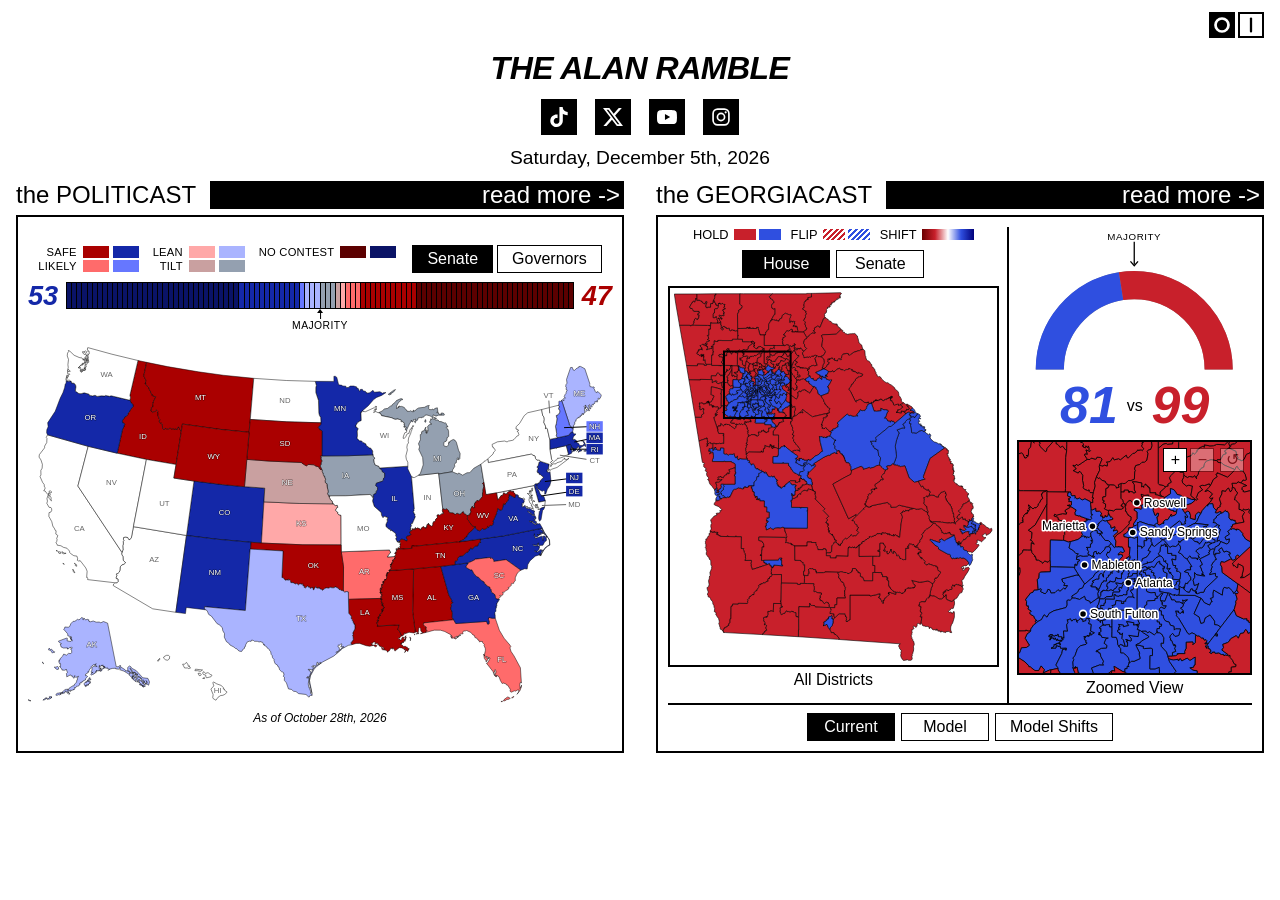
==== commit 0576274b: "Captions above the home widgets; office buttons under the opinion state shape - Home page: "the POLI" ====
--- a/index.html
+++ b/index.html
@@ -39,19 +39,19 @@
 
     <div class="features">
       <section class="feature" aria-labelledby="politicast-label">
-        <div class="box box--widget"><div data-politicast></div></div>
         <div class="caption">
           <span class="label" id="politicast-label">the POLITICAST</span>
           <a class="cta" href="politicast.html">read more&nbsp;-&gt;</a>
         </div>
+        <div class="box box--widget"><div data-politicast></div></div>
       </section>
 
       <section class="feature" aria-labelledby="georgiacast-label">
-        <div class="box box--widget"><div data-georgiacast></div></div>
         <div class="caption">
           <span class="label" id="georgiacast-label">the GEORGIACAST</span>
           <a class="cta" href="georgiacast.html">read more&nbsp;-&gt;</a>
         </div>
+        <div class="box box--widget"><div data-georgiacast></div></div>
       </section>
     </div>
   </main>
--- a/style.css
+++ b/style.css
@@ -31,6 +31,16 @@
 
 .page--wide {
   width: min(100%, 1000px);
+}
+
+/* home page widgets at 1.5x the standard column */
+.page--home {
+  width: min(100%, 824px);
+}
+
+/* GEORGIACAST page: the widget at 2x the standard column */
+.page--georgiacast {
+  width: min(100%, 1088px);
 }
 
 /* masthead */
@@ -113,7 +123,7 @@
   justify-content: center;
   align-items: center;
   gap: 14px;
-  margin-top: 6px;
+  margin-bottom: 6px;
 }
 
 .label {
@@ -142,14 +152,26 @@
 /* desktop home page: the feature widgets sit side by side */
 @media (min-width: 1200px) {
   .page--home {
-    width: min(100%, 1260px);
+    width: min(100%, 1860px);
   }
 
   .features {
     display: grid;
     grid-template-columns: repeat(2, minmax(0, 1fr));
     gap: 32px;
-    align-items: start;
+  }
+
+  /* boxes grow to the taller one so the captions line up; content stays centered */
+  .features .feature {
+    display: flex;
+    flex-direction: column;
+  }
+
+  .features .box {
+    flex: 1;
+    display: flex;
+    flex-direction: column;
+    justify-content: center;
   }
 }
 
--- a/politicast/politicast.css
+++ b/politicast/politicast.css
@@ -324,7 +324,20 @@
 
 .pc-op-tabs {
   justify-content: center;
-  margin-bottom: 18px;
+  margin-top: 8px;
+}
+
+.pc-op-tabs .pc-tab {
+  flex: 1;
+  max-width: 7.5em;
+}
+
+/* no race for this state in that office */
+.pc-op-tabs .pc-tab:disabled {
+  border-color: color-mix(in srgb, var(--fg) 45%, var(--bg));
+  background: color-mix(in srgb, var(--fg) 18%, var(--bg));
+  color: color-mix(in srgb, var(--fg) 60%, var(--bg));
+  cursor: default;
 }
 
 .pc-op-tabs[hidden] { display: none; }
@@ -413,15 +426,13 @@
   text-transform: uppercase;
 }
 
+/* plain color bar in the rating's shade */
 .pc-op-margin {
   flex: 1;
+  align-self: stretch;
   min-width: 4.5rem;
-  padding: 0 8px;
+  min-height: 1.2em;
   background: var(--c);
-  color: #fff;
-  font-size: 1.3rem;
-  text-align: right;
-  text-shadow: 0 0 2px rgba(0, 0, 0, 0.6);
 }
 
 .pc-op-heading {
--- a/georgiacast/georgiacast.css
+++ b/georgiacast/georgiacast.css
@@ -44,6 +44,7 @@
 
 .gc-right {
   padding-right: 0;
+  container-type: inline-size; /* gauge and tally scale with this column */
 }
 
 /* legend */
@@ -267,7 +268,8 @@
 /* seat gauge */
 .gc-gauge {
   display: block;
-  width: min(100%, 220px);
+  width: min(92%, 220px);
+  width: 92cqi;
   height: auto;
   margin-top: 4px;
   overflow: visible;
@@ -307,6 +309,7 @@
 
 .gc-num {
   font-size: clamp(2rem, 9vw, 3.4rem);
+  font-size: clamp(2rem, 22cqi, 7rem);
   font-weight: 700;
   font-style: italic;
   line-height: 1;
@@ -319,6 +322,7 @@
 
 .gc-vs {
   font-size: 1rem;
+  font-size: clamp(1rem, 6cqi, 2rem);
 }
 
 /* hover box */
@@ -360,4 +364,6 @@
   }
   .gc-right { padding: 8px 0 6px; }
   .gc-fig-metro { max-width: 300px; }
-}
+  .gc-gauge { width: 220px; }
+  .gc-num { font-size: 3.4rem; }
+}
